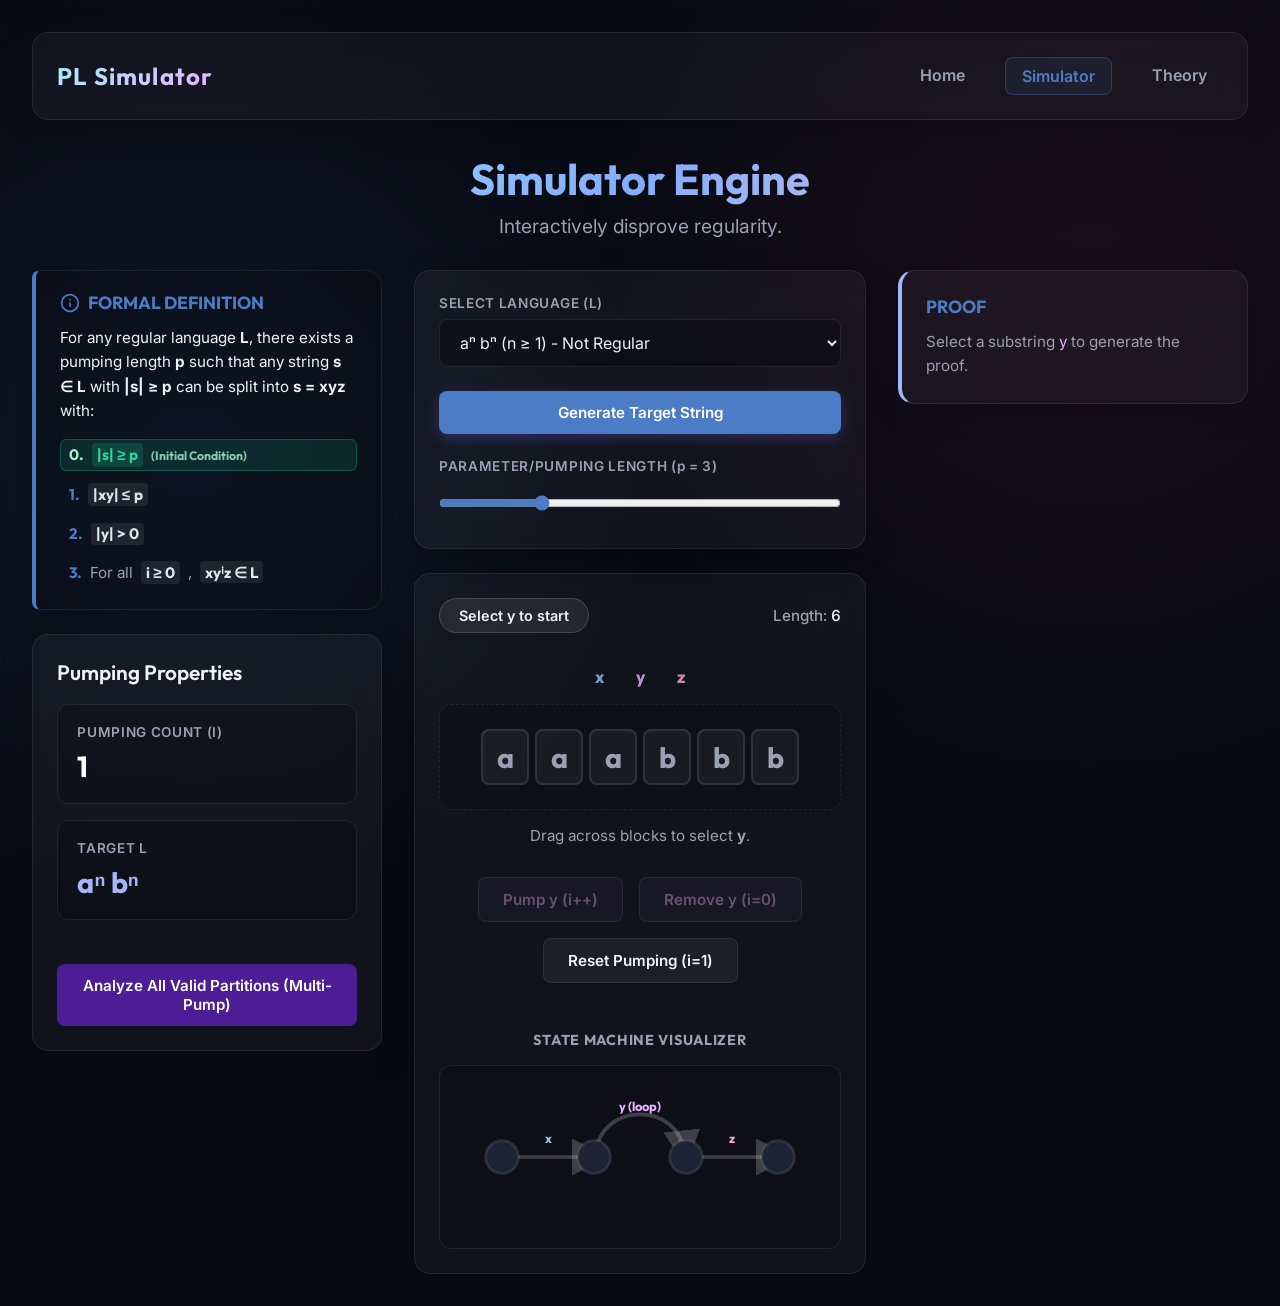
==== simulator.html @ 865055ab "first commit" ====
<!DOCTYPE html>
<html lang="en">

<head>
  <meta charset="UTF-8">
  <meta name="viewport" content="width=device-width, initial-scale=1.0">
  <title>Pumping Lemma Simulator</title>
  <link rel="preconnect" href="https://fonts.googleapis.com">
  <link rel="preconnect" href="https://fonts.gstatic.com" crossorigin>
  <link
    href="https://fonts.googleapis.com/css2?family=Inter:wght@400;500;600;700&family=Outfit:wght@500;700&display=swap"
    rel="stylesheet">
  <link rel="stylesheet" href="styles.css">
  <meta name="description" content="An interactive simulator for the Pumping Lemma for Regular Languages.">
</head>

<body>
  <nav class="navbar glass-panel">
    <div class="nav-brand">PL Simulator</div>
    <div class="nav-links">
      <a href="index.html" class="nav-link">Home</a>
      <a href="simulator.html" class="nav-link active">Simulator</a>
      <a href="theory.html" class="nav-link">Theory</a>
    </div>
  </nav>

  <div class="app-container">
    <header class="header">
      <h1>Simulator Engine</h1>
      <p class="subtitle">Interactively disprove regularity.</p>
    </header>

    <div class="layout-split">
      <aside class="layout-sidebar">
        <div class="theorem-box glass-panel">
          <div class="theorem-header">
            <svg width="20" height="20" viewBox="0 0 24 24" fill="none" stroke="currentColor" stroke-width="2"
              stroke-linecap="round" stroke-linejoin="round">
              <circle cx="12" cy="12" r="10"></circle>
              <line x1="12" y1="16" x2="12" y2="12"></line>
              <line x1="12" y1="8" x2="12.01" y2="8"></line>
            </svg>
            FORMAL DEFINITION
          </div>
          <p class="theorem-text">
            For any regular language <strong>L</strong>, there exists a pumping length <strong>p</strong> such that any
            string <strong>s ∈ L</strong> with <strong>|s| ≥ p</strong> can be split into <strong>s = xyz</strong> with:
          </p>
          <ul class="theorem-conditions">
            <li id="cond0"><span>0.</span> <strong>|s| ≥ p</strong> <span style="font-size:0.8em;opacity:0.8">(Initial
                Condition)</span></li>
            <li id="cond1"><span>1.</span> <strong>|xy| ≤ p</strong></li>
            <li id="cond2"><span>2.</span> <strong>|y| > 0</strong></li>
            <li id="cond3"><span>3.</span> For all <strong>i ≥ 0</strong>, <strong>xyⁱz ∈ L</strong></li>
          </ul>
        </div>

        <section class="info glass-panel">
          <h2>Pumping Properties</h2>
          <div class="logic-stats">
            <div class="stat-box">
              <span class="stat-label"> Pumping Count (i) </span>
              <span class="stat-value" id="pumpCountDisplay">1</span>
            </div>
            <div class="stat-box">
              <span class="stat-label"> Target L </span>
              <span class="stat-value target-lang" id="targetLangDisplay">aⁿ bⁿ</span>
            </div>
          </div>
          <button id="multiPumpBtn" class="btn"
            style="background:#4c1d95; color:white; border:none; margin-top: 1.5rem; width: 100%;">Analyze All Valid
            Partitions (Multi-Pump)</button>
        </section>

      </aside>

      <main class="layout-main">
        <section class="controls glass-panel">
          <div class="controls-left"
            style="display: flex; flex-direction: column; gap: 1.5rem; flex: 1; min-width: 250px;">
            <div class="control-group">
              <label for="languageSelect">SELECT LANGUAGE (L)</label>
              <select id="languageSelect">
                <option value="anbn">aⁿ bⁿ (n ≥ 1) - Not Regular</option>
                <option value="anbm">aⁿ bᵐ (n, m ≥ 1) - Regular</option>
                <option value="anb2n">aⁿ b²ⁿ (n ≥ 1) - Not Regular</option>
                <option value="anb3n">aⁿ b³ⁿ (n ≥ 1) - Not Regular</option>
                <option value="customFormal">Custom Formal Formula</option>
                <option value="custom">Custom Regex Pattern</option>
              </select>
            </div>

            <div class="control-group action-group" style="margin-top: auto;">
              <button id="generateBtn" class="btn btn-primary" style="width: 100%;">Generate Target String</button>
            </div>
          </div>

          <div class="controls-right"
            style="display: flex; flex-direction: column; gap: 1.5rem; flex: 1; min-width: 250px;">
            <div class="control-group" id="lengthControl">
              <label for="lengthSlider">PARAMETER/PUMPING LENGTH (p = <span id="lengthValue">3</span>)</label>
              <input type="range" id="lengthSlider" min="1" max="10" value="3">
            </div>

            <div class="control-group" id="lengthControlM" style="display: none;">
              <label for="lengthSliderM">PARAMETER (m = <span id="lengthValueM">2</span>)</label>
              <input type="range" id="lengthSliderM" min="1" max="10" value="2">
            </div>

            <div class="control-group" id="customFormalControl" style="display: none;">
              <label for="customFormalInput">FORMAL FORMULA</label>
              <input type="text" id="customFormalInput" placeholder="e.g. a^n b^(2n)" value="a^n b^(2n)">
              <small class="helper-text">
                Format: <code>char^var</code> or <code>char^(k*var)</code>. Ex: <code>a^n b^(2n)</code>,
                <code>0^n 1^m</code>
              </small>
            </div>

            <div class="control-group" id="customRegexControl" style="display: none;">
              <label for="customRegex">TARGET LANGUAGE (REGEX)</label>
              <input type="text" id="customRegex" placeholder="e.g. (a+b)*a" value="(a+b)*a">
              <small class="helper-text">
                <b>( )</b> group | <b>+</b> or <b>|</b> OR | <b>*</b> 0 or more<br>
                Example: <code style="cursor: pointer;"
                  onclick="document.getElementById('customRegex').value='(a+b)*a'; document.getElementById('customInput').value='aaba'; document.getElementById('customRegex').dispatchEvent(new Event('input'))">(a+b)*a</code>
              </small>
            </div>

            <div class="control-group" id="customControl" style="display: none;">
              <label for="customInput">CUSTOM STRING</label>
              <input type="text" id="customInput" placeholder="e.g. aaba" value="aaba" maxlength="20">
            </div>
          </div>
        </section>

        <section class="simulator glass-panel">
          <div class="status-indicator">
            <div class="status-badge" id="statusBadge">Select y to start</div>
            <div class="string-info">
              Length: <span id="stringLength">0</span>
            </div>
          </div>

          <div class="string-wrapper">
            <div class="string-label">
              <span class="label x-label">x</span>
              <span class="label y-label">y</span>
              <span class="label z-label">z</span>
            </div>
            <div class="string-blocks" id="stringContainer">
              <!-- Blocks will be injected here via JS -->
            </div>
            <p class="instruction-text">Drag across blocks to select <strong>y</strong>.</p>
          </div>

          <div class="actions">
            <button id="pumpBtn" class="btn btn-action y-action" disabled>Pump y (i++)</button>
            <button id="removeBtn" class="btn btn-action y-action" disabled>Remove y (i=0)</button>
            <button id="resetBtn" class="btn btn-secondary">Reset Pumping (i=1)</button>
          </div>

          <div class="dfa-visualization">
            <h3
              style="text-align: center; margin-bottom: 1rem; color: var(--text-secondary); font-size: 0.9rem; letter-spacing: 0.05em; text-transform: uppercase;">
              State Machine Visualizer</h3>
            <div class="dfa-container" id="dfaContainer">
              <svg width="400" height="150" viewBox="0 0 400 150">
                <defs>
                  <marker id="arrow" markerWidth="10" markerHeight="10" refX="6" refY="5" orient="auto-start-reverse">
                    <path d="M 0 0 L 10 5 L 0 10 z" fill="rgba(255,255,255,0.2)" />
                  </marker>
                  <marker id="arrowActive" markerWidth="10" markerHeight="10" refX="6" refY="5"
                    orient="auto-start-reverse">
                    <path d="M 0 0 L 10 5 L 0 10 z" fill="#e8b2ff" />
                  </marker>
                </defs>
                <!-- Edges -->
                <line x1="50" y1="75" x2="150" y2="75" class="dfa-edge edge-x" stroke="rgba(255,255,255,0.2)"
                  stroke-width="4" marker-end="url(#arrow)" />
                <path d="M 152,70 C 158,15 242,15 248,70" class="dfa-edge edge-y" fill="none"
                  stroke="rgba(255,255,255,0.2)" stroke-width="4" marker-end="url(#arrow)" />
                <line x1="250" y1="75" x2="350" y2="75" class="dfa-edge edge-z" stroke="rgba(255,255,255,0.2)"
                  stroke-width="4" marker-end="url(#arrow)" />
                <!-- Nodes -->
                <circle cx="50" cy="75" r="18" class="dfa-node node-start" fill="#1e2336" stroke="rgba(255,255,255,0.1)"
                  stroke-width="3" />
                <circle cx="150" cy="75" r="18" class="dfa-node node-loop-start" fill="#1e2336"
                  stroke="rgba(255,255,255,0.1)" stroke-width="3" />
                <circle cx="250" cy="75" r="18" class="dfa-node node-loop-end" fill="#1e2336"
                  stroke="rgba(255,255,255,0.1)" stroke-width="3" />
                <circle cx="350" cy="75" r="18" class="dfa-node node-end" fill="#1e2336" stroke="rgba(255,255,255,0.1)"
                  stroke-width="3" />

                <text x="100" y="60" fill="#93c5fd" font-size="14" font-family="Outfit" font-weight="bold"
                  text-anchor="middle">x</text>
                <text x="200" y="25" fill="#e8b2ff" font-size="14" font-family="Outfit" font-weight="bold"
                  text-anchor="middle">y (loop)</text>
                <text x="300" y="60" fill="#f9a8d4" font-size="14" font-family="Outfit" font-weight="bold"
                  text-anchor="middle">z</text>
              </svg>
            </div>
          </div>
        </section>
      </main>

      <aside class="layout-sidebar">
        <section class="proof-panel glass-panel" style="height: 100%;">
          <div class="theorem-header">PROOF</div>
          <div class="proof-text" id="proofText">
            Select a substring <span class="y-label">y</span> to generate proof.
          </div>
        </section>
      </aside>
    </div>
  </div>
  <div id="multiPumpModal" class="modal-overlay"
    style="display: none; position: fixed; top: 0; left: 0; width: 100%; height: 100%; background: rgba(9, 11, 20, 0.85); z-index: 1000; justify-content: center; align-items: center; backdrop-filter: blur(8px);">
    <div class="modal-content glass-panel"
      style="max-width: 900px; width: 90%; max-height: 85vh; display: flex; flex-direction: column;">
      <div style="display: flex; justify-content: space-between; align-items: center; margin-bottom: 1rem;">
        <h2 style="margin:0; font-size: 1.5rem; color: #e2e8f0; font-family: 'Outfit';">Multi-Pumping Matrix</h2>
        <button id="closeModalBtn"
          style="background:none; border:none; color:white; font-size: 2rem; cursor:pointer; line-height: 1;">&times;</button>
      </div>
      <p style="color: var(--text-secondary); margin-top: 0;">Generating all legal partitions where <strong>|xy| &le;
          p</strong> (p=<span id="matrixPValue"></span>) and <strong>|y| &gt; 0</strong>. Pumping exactly <strong>i =
          <span id="matrixPumpCount"></span></strong> times.<br></p>

      <div
        style="overflow-y: auto; flex: 1; border-radius: 8px; border: 1px solid rgba(255,255,255,0.1); margin-bottom: 1rem;">
        <table class="matrix-table"
          style="width: 100%; border-collapse: collapse; text-align: left; font-family: monospace; font-size: 0.95rem;">
          <thead style="position: sticky; top: 0; z-index: 1;">
            <tr
              style="background: #1e2336; font-family: 'Inter'; font-size: 0.85rem; color: #a5b4fc; text-transform: uppercase;">
              <th style="padding: 12px; border-bottom: 1px solid rgba(255,255,255,0.1);">x</th>
              <th style="padding: 12px; border-bottom: 1px solid rgba(255,255,255,0.1); color: #e8b2ff;">y</th>
              <th style="padding: 12px; border-bottom: 1px solid rgba(255,255,255,0.1);">z</th>
              <th style="padding: 12px; border-bottom: 1px solid rgba(255,255,255,0.1);">Pumped String (s')</th>
              <th style="padding: 12px; text-align: center; border-bottom: 1px solid rgba(255,255,255,0.1);">s' &isin;
                L?</th>
            </tr>
          </thead>
          <tbody id="matrixBody">
          </tbody>
        </table>
      </div>

      <div id="matrixConclusion"
        style="padding: 1rem; background: rgba(0,0,0,0.3); border-radius: 8px; font-weight: bold; font-size: 1.1rem; text-align: center; border: 1px solid transparent;">
      </div>
    </div>
  </div>

  <script src="script.js"></script>
</body>

</html>
---- styles.css ----
:root {
  --bg-color: #080a13;
  --panel-bg: rgba(255, 255, 255, 0.04);
  --panel-border: rgba(255, 255, 255, 0.08);
  --text-primary: #f0f2f8;
  --text-secondary: #9ba0b4;
  --primary-color: #4c7cc5;
  --primary-hover: #467be5;
  --accent-blue: #2f6bcd;
  /* x */
  --accent-purple: #9e62db;
  /* y */
  --accent-pink: #851d21;
  /* z */
  --success: #077550;
  --error: #ef4444;
  --block-bg: rgba(255, 255, 255, 0.05);
  --block-border: rgba(255, 255, 255, 0.1);
}

* {
  margin: 0;
  padding: 0;
  box-sizing: border-box;
}

body {
  font-family: 'Inter', sans-serif;
  background-color: var(--bg-color);
  background-image:
    radial-gradient(circle at 15% 50%, rgba(81, 125, 207, 0.12) 0%, transparent 40%),
    radial-gradient(circle at 85% 30%, rgba(141, 49, 71, 0.12) 0%, transparent 40%);
  background-attachment: fixed;
  color: var(--text-primary);
  min-height: 100vh;
  display: flex;
  flex-direction: column;
  justify-content: flex-start;
  align-items: center;
  padding: 2rem;
  gap: 2rem;
}

h1,
h2,
h3 {
  font-family: 'Outfit', sans-serif;
}

/* NAVBAR */
.navbar {
  width: 100%;
  max-width: 1400px;
  display: flex;
  justify-content: space-between;
  align-items: center;
  padding: 1rem 2rem;
  box-sizing: border-box;
}

.nav-brand {
  font-family: 'Outfit', sans-serif;
  font-weight: 700;
  font-size: 1.5rem;
  background: linear-gradient(135deg, #a5edfc, #e8b2ff);
  -webkit-background-clip: text;
  -webkit-text-fill-color: transparent;
  letter-spacing: 0.05em;
}

.nav-links {
  display: flex;
  gap: 1.5rem;
}

.nav-link {
  color: var(--text-secondary);
  text-decoration: none;
  font-weight: 600;
  font-size: 1rem;
  transition: all 0.2s ease;
  padding: 0.5rem 1rem;
  border-radius: 8px;
}

.nav-link:hover {
  color: var(--text-primary);
  background: rgba(255, 255, 255, 0.05);
}

.nav-link.active {
  color: var(--primary-color);
  background: rgba(76, 124, 197, 0.1);
  border: 1px solid rgba(76, 124, 197, 0.3);
}

.app-container {
  width: 100%;
  max-width: 1400px;
  display: flex;
  flex-direction: column;
  gap: 2rem;
}

.layout-split {
  display: flex;
  gap: 2rem;
  align-items: flex-start;
  width: 100%;
}

@media (max-width: 900px) {
  .layout-split {
    flex-direction: column;
  }
}

.layout-sidebar {
  flex: 0 0 350px;
  display: flex;
  flex-direction: column;
  gap: 1.5rem;
}

.layout-main {
  flex: 1;
  display: flex;
  flex-direction: column;
  gap: 1.5rem;
  min-width: 0;
}

.header {
  text-align: center;
}

.header h1 {
  font-size: 2.7rem;
  font-weight: 700;
  background: linear-gradient(135deg, #a5edfc, #84acfc, #fbcfde);
  -webkit-background-clip: text;
  -webkit-text-fill-color: transparent;
  margin-bottom: 0.5rem;
}

.subtitle {
  color: var(--text-secondary);
  font-size: 1.2rem;
}

.glass-panel {
  background: var(--panel-bg);
  border: 1px solid var(--panel-border);
  border-radius: 16px;
  padding: 1.5rem;
  backdrop-filter: blur(16px);
  -webkit-backdrop-filter: blur(16px);
  box-shadow: 0 8px 32px rgba(0, 0, 0, 0.2);
}

.controls {
  display: flex;
  flex-wrap: wrap;
  align-items: flex-start;
  gap: 1.5rem;
}

.control-group {
  display: flex;
  flex-direction: column;
  gap: 0.5rem;
  flex: 1;
  min-width: 200px;
}

label {
  font-size: 0.85rem;
  font-weight: 600;
  color: var(--text-secondary);
  letter-spacing: 0.05em;
}

select,
input[type="range"],
input[type="text"] {
  width: 100%;
  padding: 0.75rem 1rem;
  background: rgba(0, 0, 0, 0.25);
  border: 1px solid var(--panel-border);
  border-radius: 8px;
  color: var(--text-primary);
  font-family: 'Inter', sans-serif;
  font-size: 1rem;
  outline: none;
  transition: border-color 0.2s;
}

.helper-text {
  font-size: 0.75rem;
  color: var(--text-secondary);
  line-height: 1.4;
}

.helper-text code {
  background: rgba(0, 0, 0, 0.3);
  padding: 0.1rem 0.3rem;
  border-radius: 4px;
  color: #a5b4fc;
}

select,
input[type="range"] {
  cursor: pointer;
}

select:focus,
input[type="text"]:focus {
  border-color: var(--primary-color);
}

input[type="range"] {
  accent-color: var(--primary-color);
}

.btn {
  padding: 0.75rem 1.5rem;
  border-radius: 8px;
  font-weight: 600;
  font-size: 0.95rem;
  cursor: pointer;
  border: none;
  transition: all 0.2s ease;
  font-family: 'Inter', sans-serif;
}

.btn:disabled {
  opacity: 0.4;
  cursor: not-allowed;
  transform: none !important;
}

.btn-primary {
  background: var(--primary-color);
  color: white;
  box-shadow: 0 4px 14px rgba(99, 102, 241, 0.3);
}

.btn-primary:hover:not(:disabled) {
  background: var(--primary-hover);
  transform: translateY(-2px);
  box-shadow: 0 6px 20px rgba(99, 102, 241, 0.4);
}

.btn-secondary {
  background: rgba(255, 255, 255, 0.05);
  color: var(--text-primary);
  border: 1px solid var(--panel-border);
}

.btn-secondary:hover:not(:disabled) {
  background: rgba(255, 255, 255, 0.1);
  transform: translateY(-2px);
}

.btn-action {
  background: rgba(192, 132, 252, 0.1);
  color: #e8b2ff;
  border: 1px solid rgba(192, 132, 252, 0.3);
}

.btn-action:hover:not(:disabled) {
  background: rgba(192, 132, 252, 0.2);
  transform: translateY(-2px);
}

.simulator {
  display: flex;
  flex-direction: column;
  gap: 2rem;
  align-items: center;
}

.status-indicator {
  width: 100%;
  display: flex;
  justify-content: space-between;
  align-items: center;
}

.status-badge {
  padding: 0.5rem 1.2rem;
  border-radius: 20px;
  font-weight: 600;
  font-size: 0.9rem;
  background: rgba(255, 255, 255, 0.08);
  border: 1px solid rgba(255, 255, 255, 0.15);
  transition: all 0.3s ease;
}

.status-badge.success {
  background: rgba(16, 185, 129, 0.15);
  border-color: var(--success);
  color: #34d399;
}

.status-badge.error {
  background: rgba(239, 68, 68, 0.15);
  border-color: var(--error);
  color: #fca5a5;
  animation: pulse-error 2s infinite;
}

@keyframes pulse-error {
  0% {
    box-shadow: 0 0 0 0 rgba(239, 68, 68, 0.3);
  }

  70% {
    box-shadow: 0 0 0 8px rgba(239, 68, 68, 0);
  }

  100% {
    box-shadow: 0 0 0 0 rgba(239, 68, 68, 0);
  }
}

.string-info {
  color: var(--text-secondary);
  font-variant-numeric: tabular-nums;
  font-weight: 500;
  font-size: 0.95rem;
}

#stringLength {
  color: var(--text-primary);
}

.string-wrapper {
  display: flex;
  flex-direction: column;
  align-items: center;
  gap: 1rem;
  width: 100%;
}

.string-label {
  display: flex;
  gap: 2rem;
  font-family: 'Outfit', sans-serif;
  font-weight: 700;
  font-size: 1.1rem;
  opacity: 0.8;
}

.x-label {
  color: #93c5fd;
}

.y-label {
  color: #e8b2ff;
}

.z-label {
  color: #f9a8d4;
}

.string-blocks {
  display: flex;
  flex-wrap: wrap;
  gap: 6px;
  justify-content: center;
  align-content: center;
  padding: 1.5rem;
  min-height: 100px;
  width: 100%;
  background: rgba(0, 0, 0, 0.15);
  border-radius: 12px;
  border: 1px dashed var(--panel-border);
  user-select: none;
}

.char-block {
  width: 48px;
  height: 56px;
  display: flex;
  align-items: center;
  justify-content: center;
  font-size: 1.8rem;
  font-family: 'Outfit', monospace;
  font-weight: 700;
  background: var(--block-bg);
  border: 2px solid var(--block-border);
  border-radius: 8px;
  cursor: pointer;
  transition: all 0.2s ease, transform 0.1s;
  position: relative;
  color: var(--text-secondary);
}

.char-block:active {
  transform: scale(0.95);
}

.char-block:hover {
  background: rgba(255, 255, 255, 0.1);
  border-color: rgba(255, 255, 255, 0.3);
}

.char-block.x-part {
  border-color: var(--accent-blue);
  box-shadow: 0 0 12px rgba(59, 130, 246, 0.2);
  color: #93c5fd;
  background: rgba(59, 130, 246, 0.1);
}

.char-block.x-part:hover {
  background: rgba(59, 130, 246, 0.2);
}

.char-block.y-part {
  border-color: var(--accent-purple);
  box-shadow: 0 0 15px rgba(192, 132, 252, 0.3);
  background: rgba(192, 132, 252, 0.15);
  color: #e8b2ff;
  transform: translateY(-3px);
  z-index: 10;
}

.char-block.y-part:hover {
  background: rgba(192, 132, 252, 0.25);
}

.char-block.z-part {
  border-color: var(--accent-pink);
  box-shadow: 0 0 12px rgba(236, 72, 153, 0.2);
  color: #f9a8d4;
  background: rgba(236, 72, 153, 0.1);
}

.char-block.z-part:hover {
  background: rgba(236, 72, 153, 0.2);
}

.char-block.y-pumped {
  border-style: dashed;
  opacity: 0.9;
  animation: pop-in 0.3s cubic-bezier(0.175, 0.885, 0.32, 1.275) forwards;
}

@keyframes pop-in {
  0% {
    transform: scale(0.5) translateY(10px);
    opacity: 0;
  }

  100% {
    transform: scale(1) translateY(-3px);
    opacity: 0.9;
  }
}

.instruction-text {
  font-size: 0.95rem;
  color: var(--text-secondary);
}

.actions {
  display: flex;
  gap: 1rem;
  flex-wrap: wrap;
  justify-content: center;
}

.info {
  display: flex;
  flex-direction: column;
  gap: 1.2rem;
}

.info h2 {
  font-size: 1.3rem;
  color: var(--text-primary);
  font-weight: 600;
}

.logic-stats {
  display: grid;
  grid-template-columns: repeat(auto-fit, minmax(200px, 1fr));
  gap: 1rem;
}

.stat-box {
  background: rgba(0, 0, 0, 0.2);
  border: 1px solid var(--panel-border);
  padding: 1.2rem;
  border-radius: 12px;
  display: flex;
  flex-direction: column;
  align-items: flex-start;
  gap: 0.5rem;
}

.stat-label {
  font-size: 0.85rem;
  color: var(--text-secondary);
  text-transform: uppercase;
  letter-spacing: 0.05em;
  font-weight: 600;
}

.stat-value {
  font-size: 1.8rem;
  font-family: 'Outfit', sans-serif;
  font-weight: 700;
  color: white;
}

.target-lang {
  color: #a5b4fc;
}

/* Scrollbar styling for block container */
.string-blocks::-webkit-scrollbar {
  height: 8px;
}

.string-blocks::-webkit-scrollbar-track {
  background: rgba(0, 0, 0, 0.1);
  border-radius: 4px;
}

.string-blocks::-webkit-scrollbar-thumb {
  background: rgba(255, 255, 255, 0.2);
  border-radius: 4px;
}

/* Formal Definition / Theorem Box Styling */
.theorem-box {
  margin: 0;
  width: 100%;
  text-align: left;
  padding: 1.25rem 1.5rem;
  background: rgba(0, 0, 0, 0.15);
  border-left: 4px solid var(--primary-color);
  border-radius: 8px 16px 16px 8px;
  box-shadow: 0 4px 15px rgba(0, 0, 0, 0.1);
}

.theorem-header {
  display: flex;
  align-items: center;
  gap: 0.5rem;
  font-family: 'Outfit', sans-serif;
  font-weight: 700;
  color: var(--primary-color);
  margin-bottom: 0.75rem;
  font-size: 1.1rem;
}

.theorem-text {
  font-size: 0.95rem;
  color: var(--text-primary);
  line-height: 1.6;
  margin-bottom: 1rem;
}

.theorem-conditions {
  list-style: none;
  display: flex;
  flex-direction: column;
  gap: 0.5rem;
}

.theorem-conditions li {
  font-size: 0.95rem;
  color: var(--text-secondary);
  display: flex;
  align-items: baseline;
  gap: 0.5rem;
  transition: all 0.3s ease;
  padding: 0.2rem 0.5rem;
  border-radius: 6px;
  border: 1px solid transparent;
}

.theorem-conditions li span {
  color: var(--primary-color);
  font-weight: 700;
  font-family: 'Outfit', sans-serif;
}

.theorem-conditions strong {
  color: #e2e8f0;
  font-family: 'Outfit', monospace;
  background: rgba(255, 255, 255, 0.08);
  padding: 0.1rem 0.3rem;
  border-radius: 4px;
}

/* Interactive Feedback Styles */
.theorem-conditions li.condition-pass {
  background: rgba(16, 185, 129, 0.15);
  border-color: rgba(16, 185, 129, 0.3);
  color: #34d399;
}

.theorem-conditions li.condition-pass span {
  color: #a7f3d0;
}

.theorem-conditions li.condition-pass strong {
  color: #34d399;
  background: rgba(16, 185, 129, 0.2);
}

.theorem-conditions li.condition-fail {
  background: rgba(239, 68, 68, 0.15);
  border-color: rgba(239, 68, 68, 0.3);
  color: #fca5a5;
}

.theorem-conditions li.condition-fail span {
  color: #fecaca;
}

.theorem-conditions li.condition-fail strong {
  color: #fca5a5;
  background: rgba(239, 68, 68, 0.2);
}

/* Proof Box Styles */
.proof-panel {
  margin-top: 0;
  border-left: 4px solid #a5b4fc;
}

.proof-text {
  font-size: 0.95rem;
  color: var(--text-secondary);
  line-height: 1.6;
}

.proof-text-active {
  color: var(--text-primary);
}

.proof-var {
  font-family: 'Outfit', monospace;
  font-weight: 700;
  padding: 0.1rem 0.3rem;
  border-radius: 4px;
  background: rgba(255, 255, 255, 0.08);
  color: #e2e8f0;
}

.proof-string {
  font-family: monospace;
  color: #93c5fd;
  word-break: break-word;
}

/* DFA SVG Styles */
.dfa-visualization {
  margin-top: 1rem;
  width: 100%;
}

.dfa-container {
  display: flex;
  justify-content: center;
  align-items: center;
  background: rgba(0, 0, 0, 0.2);
  border-radius: 12px;
  padding: 1rem;
  border: 1px solid var(--panel-border);
}

.dfa-node, .dfa-edge {
  transition: all 0.3s ease;
}

.dfa-node.active-x {
  fill: #1e3a8a;
  stroke: #93c5fd;
  filter: drop-shadow(0 0 8px rgba(147, 197, 253, 0.8));
}

.dfa-edge.active-x {
  stroke: #93c5fd;
}

.dfa-node.active-y {
  fill: #4c1d95;
  stroke: #e8b2ff;
  filter: drop-shadow(0 0 12px rgba(232, 178, 255, 0.9));
  transform-box: fill-box;
  transform-origin: center;
  animation: node-pulse-y 0.5s ease-in-out forwards;
}

.dfa-edge.active-y {
  stroke: #e8b2ff;
}

.dfa-node.active-z {
  fill: #831843;
  stroke: #f9a8d4;
  filter: drop-shadow(0 0 8px rgba(249, 168, 212, 0.8));
}

.dfa-edge.active-z {
  stroke: #f9a8d4;
}

@keyframes node-pulse-y {
  0% { transform: scale(1); }
  50% { transform: scale(1.3); }
  100% { transform: scale(1); }
}

/* HOME PAGE STYLES */
.hero-container {
  display: flex;
  flex-direction: column;
  align-items: center;
  gap: 4rem;
  padding-top: 2rem;
  flex: 1;
}

.hero-header {
  text-align: center;
  max-width: 800px;
}

.hero-header h1 {
  font-size: 3.5rem;
  font-weight: 700;
  background: linear-gradient(135deg, #a5edfc, #84acfc, #e8b2ff);
  -webkit-background-clip: text;
  -webkit-text-fill-color: transparent;
  margin-bottom: 1.5rem;
  line-height: 1.2;
}

.hero-subtitle {
  color: var(--text-secondary);
  font-size: 1.35rem;
  margin-bottom: 2.5rem;
  line-height: 1.6;
}

.hero-actions {
  display: flex;
  gap: 1.5rem;
  justify-content: center;
}

.hero-btn {
  font-size: 1.1rem;
  padding: 1rem 2rem;
  text-decoration: none;
}

.features-grid {
  display: grid;
  grid-template-columns: repeat(auto-fit, minmax(300px, 1fr));
  gap: 2rem;
  width: 100%;
}

.feature-card {
  display: flex;
  flex-direction: column;
  gap: 1rem;
  padding: 2rem;
  transition: transform 0.3s ease, background 0.3s ease;
}

.feature-card:hover {
  transform: translateY(-5px);
  background: rgba(255, 255, 255, 0.08);
}

.feature-icon {
  font-size: 2.5rem;
  margin-bottom: 0.5rem;
}

.feature-card h3 {
  font-size: 1.4rem;
  color: #e2e8f0;
}

.feature-card p {
  color: var(--text-secondary);
  line-height: 1.6;
  font-size: 1rem;
}

/* THEORY PAGE STYLES */
.theory-container {
  align-items: center;
  flex: 1;
}

.theory-content {
  width: 100%;
  max-width: 900px;
  padding: 3rem;
  margin: 0 auto;
}

.theory-title {
  text-align: center;
  font-size: 2.5rem;
  margin-bottom: 3rem;
  color: #e2e8f0;
}

.theory-section {
  margin-bottom: 3rem;
}

.theory-section h2 {
  font-size: 1.6rem;
  color: var(--primary-color);
  margin-bottom: 1.5rem;
  padding-bottom: 0.5rem;
  border-bottom: 1px solid var(--panel-border);
}

.theory-body-text {
  font-size: 1.1rem;
  line-height: 1.7;
  color: var(--text-primary);
  margin-bottom: 1.5rem;
}

.proof-steps {
  list-style-position: inside;
  display: flex;
  flex-direction: column;
  gap: 1rem;
  font-size: 1.05rem;
  color: var(--text-secondary);
  line-height: 1.6;
  background: rgba(0, 0, 0, 0.2);
  padding: 1.5rem 2rem;
  border-radius: 12px;
  border: 1px solid var(--panel-border);
}

.proof-steps li {
  margin-left: 0;
}

.proof-steps strong {
  color: #e2e8f0;
}
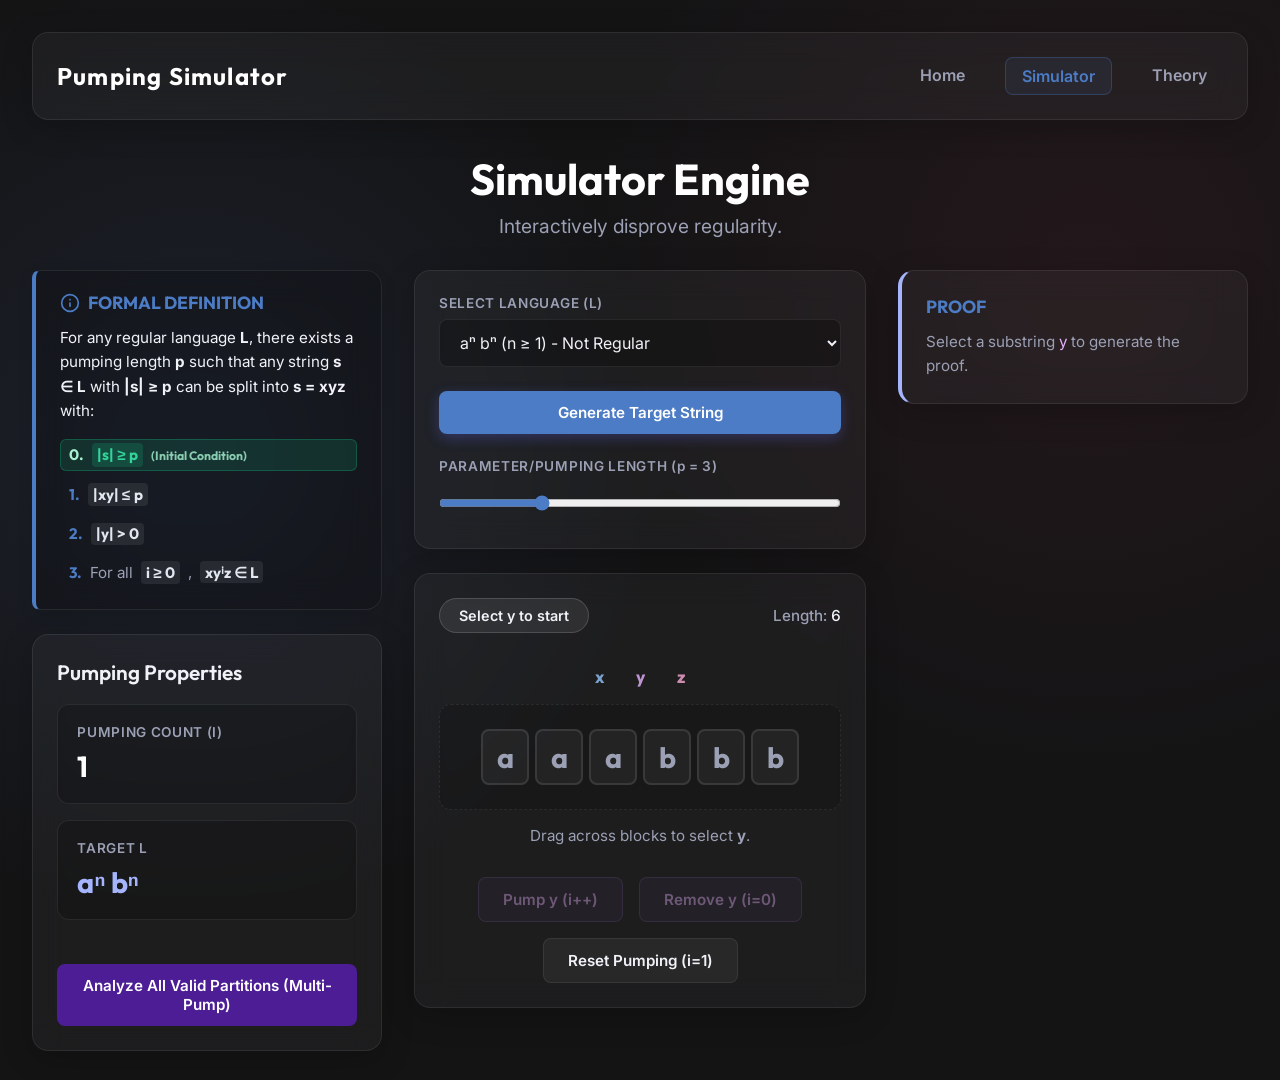
==== commit ace366ba: "Styling Changes" ====
--- a/simulator.html
+++ b/simulator.html
@@ -16,7 +16,7 @@
 
 <body>
   <nav class="navbar glass-panel">
-    <div class="nav-brand">PL Simulator</div>
+    <div class="nav-brand">Pumping Simulator</div>
     <div class="nav-links">
       <a href="index.html" class="nav-link">Home</a>
       <a href="simulator.html" class="nav-link active">Simulator</a>
@@ -159,47 +159,6 @@
             <button id="resetBtn" class="btn btn-secondary">Reset Pumping (i=1)</button>
           </div>
 
-          <div class="dfa-visualization">
-            <h3
-              style="text-align: center; margin-bottom: 1rem; color: var(--text-secondary); font-size: 0.9rem; letter-spacing: 0.05em; text-transform: uppercase;">
-              State Machine Visualizer</h3>
-            <div class="dfa-container" id="dfaContainer">
-              <svg width="400" height="150" viewBox="0 0 400 150">
-                <defs>
-                  <marker id="arrow" markerWidth="10" markerHeight="10" refX="6" refY="5" orient="auto-start-reverse">
-                    <path d="M 0 0 L 10 5 L 0 10 z" fill="rgba(255,255,255,0.2)" />
-                  </marker>
-                  <marker id="arrowActive" markerWidth="10" markerHeight="10" refX="6" refY="5"
-                    orient="auto-start-reverse">
-                    <path d="M 0 0 L 10 5 L 0 10 z" fill="#e8b2ff" />
-                  </marker>
-                </defs>
-                <!-- Edges -->
-                <line x1="50" y1="75" x2="150" y2="75" class="dfa-edge edge-x" stroke="rgba(255,255,255,0.2)"
-                  stroke-width="4" marker-end="url(#arrow)" />
-                <path d="M 152,70 C 158,15 242,15 248,70" class="dfa-edge edge-y" fill="none"
-                  stroke="rgba(255,255,255,0.2)" stroke-width="4" marker-end="url(#arrow)" />
-                <line x1="250" y1="75" x2="350" y2="75" class="dfa-edge edge-z" stroke="rgba(255,255,255,0.2)"
-                  stroke-width="4" marker-end="url(#arrow)" />
-                <!-- Nodes -->
-                <circle cx="50" cy="75" r="18" class="dfa-node node-start" fill="#1e2336" stroke="rgba(255,255,255,0.1)"
-                  stroke-width="3" />
-                <circle cx="150" cy="75" r="18" class="dfa-node node-loop-start" fill="#1e2336"
-                  stroke="rgba(255,255,255,0.1)" stroke-width="3" />
-                <circle cx="250" cy="75" r="18" class="dfa-node node-loop-end" fill="#1e2336"
-                  stroke="rgba(255,255,255,0.1)" stroke-width="3" />
-                <circle cx="350" cy="75" r="18" class="dfa-node node-end" fill="#1e2336" stroke="rgba(255,255,255,0.1)"
-                  stroke-width="3" />
-
-                <text x="100" y="60" fill="#93c5fd" font-size="14" font-family="Outfit" font-weight="bold"
-                  text-anchor="middle">x</text>
-                <text x="200" y="25" fill="#e8b2ff" font-size="14" font-family="Outfit" font-weight="bold"
-                  text-anchor="middle">y (loop)</text>
-                <text x="300" y="60" fill="#f9a8d4" font-size="14" font-family="Outfit" font-weight="bold"
-                  text-anchor="middle">z</text>
-              </svg>
-            </div>
-          </div>
         </section>
       </main>
 
--- a/styles.css
+++ b/styles.css
@@ -1,5 +1,5 @@
 :root {
-  --bg-color: #080a13;
+  --bg-color: #141415;
   --panel-bg: rgba(255, 255, 255, 0.04);
   --panel-border: rgba(255, 255, 255, 0.08);
   --text-primary: #f0f2f8;
@@ -62,7 +62,7 @@
   font-family: 'Outfit', sans-serif;
   font-weight: 700;
   font-size: 1.5rem;
-  background: linear-gradient(135deg, #a5edfc, #e8b2ff);
+  background: #FFFFFF;
   -webkit-background-clip: text;
   -webkit-text-fill-color: transparent;
   letter-spacing: 0.05em;
@@ -137,7 +137,7 @@
 .header h1 {
   font-size: 2.7rem;
   font-weight: 700;
-  background: linear-gradient(135deg, #a5edfc, #84acfc, #fbcfde);
+  background: #FFFFFF;
   -webkit-background-clip: text;
   -webkit-text-fill-color: transparent;
   margin-bottom: 0.5rem;
@@ -736,7 +736,7 @@
 .hero-header h1 {
   font-size: 3.5rem;
   font-weight: 700;
-  background: linear-gradient(135deg, #a5edfc, #84acfc, #e8b2ff);
+  background: #FFFFFF;
   -webkit-background-clip: text;
   -webkit-text-fill-color: transparent;
   margin-bottom: 1.5rem;
